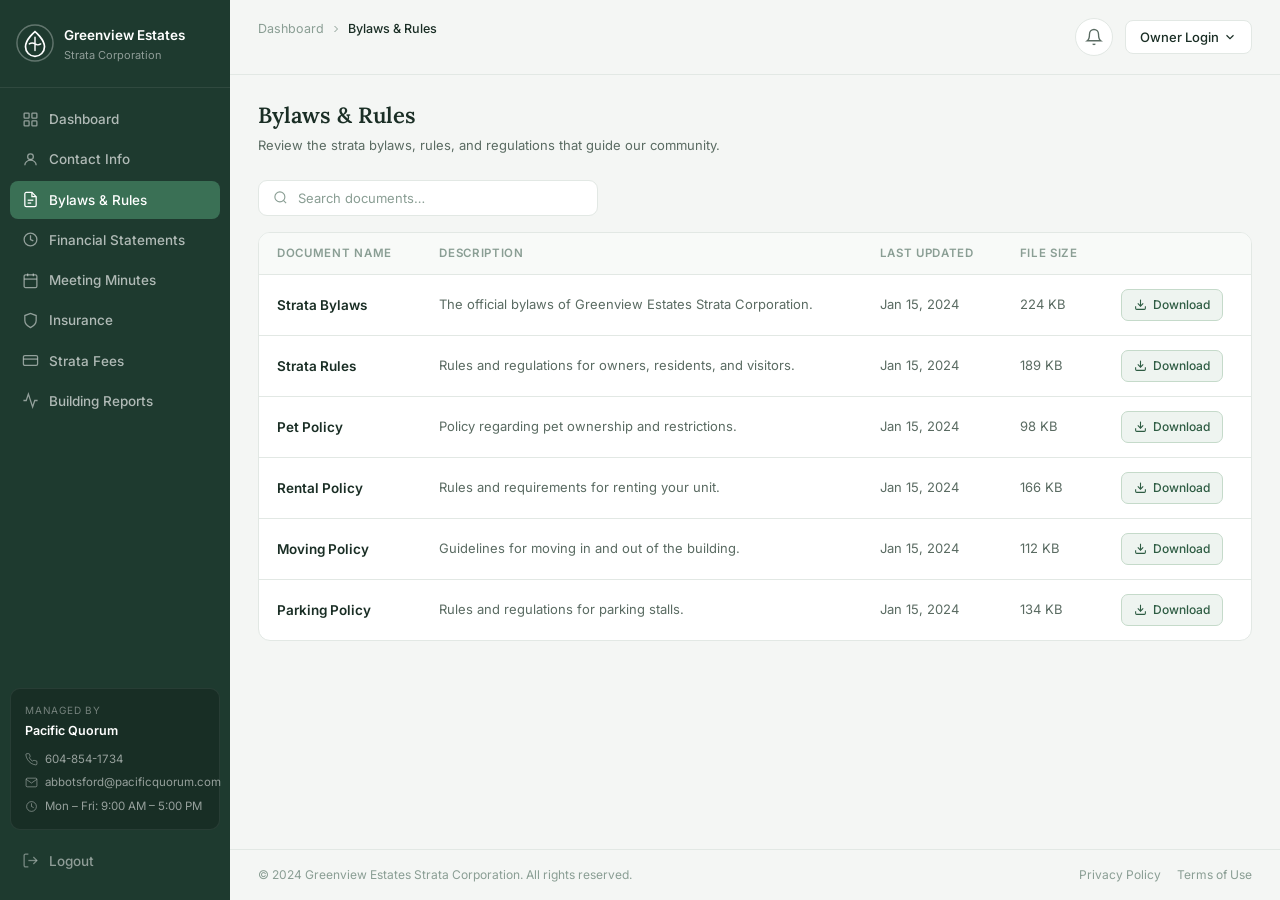
==== bylaws.html @ ecffd671 "Add files via upload" ====
<!DOCTYPE html>
<html lang="en">
<head>
  <meta charset="UTF-8" />
  <meta name="viewport" content="width=device-width, initial-scale=1.0" />
  <title>Bylaws & Rules – Greenview Estates</title>
  <link rel="stylesheet" href="style.css" />
  <link href="https://fonts.googleapis.com/css2?family=Inter:wght@400;500;600&family=Lora:wght@600&display=swap" rel="stylesheet" />
  <style>
    .page-header { padding: 24px 28px 0; }
    .breadcrumb { display: flex; align-items: center; gap: 6px; font-size: 12.5px; color: var(--text-muted); margin-bottom: 16px; }
    .breadcrumb a { color: var(--text-muted); transition: color 0.15s; }
    .breadcrumb a:hover { color: var(--text-primary); }
    .breadcrumb svg { width: 12px; height: 12px; stroke: var(--text-muted); }
    .breadcrumb span { color: var(--text-primary); font-weight: 500; }
    .page-title { font-family: var(--font-display); font-size: 22px; font-weight: 600; color: var(--text-primary); margin-bottom: 4px; }
    .page-desc { font-size: 13px; color: var(--text-secondary); }

    .content-area { padding: 24px 28px 28px; }

    .search-bar { display: flex; align-items: center; gap: 10px; background: var(--bg-card); border: 1px solid var(--border); border-radius: 9px; padding: 9px 14px; margin-bottom: 16px; max-width: 340px; }
    .search-bar svg { width: 15px; height: 15px; stroke: var(--text-muted); flex-shrink: 0; }
    .search-bar input { border: none; outline: none; background: transparent; font-size: 13px; color: var(--text-primary); width: 100%; font-family: var(--font-body); }
    .search-bar input::placeholder { color: var(--text-muted); }

    .doc-table { background: var(--bg-card); border: 1px solid var(--border); border-radius: 12px; overflow: hidden; width: 100%; }
    .doc-table table { width: 100%; border-collapse: collapse; }
    .doc-table thead tr { background: #f8faf8; border-bottom: 1px solid var(--border); }
    .doc-table th { padding: 12px 18px; text-align: left; font-size: 11.5px; font-weight: 600; color: var(--text-muted); text-transform: uppercase; letter-spacing: 0.06em; }
    .doc-table td { padding: 14px 18px; font-size: 13px; color: var(--text-secondary); border-bottom: 1px solid var(--border); vertical-align: middle; }
    .doc-table tbody tr:last-child td { border-bottom: none; }
    .doc-table tbody tr:hover { background: #f8faf8; }
    .doc-name { font-weight: 600; color: var(--text-primary); font-size: 13.5px; }
    .download-btn { display: inline-flex; align-items: center; gap: 6px; padding: 6px 12px; background: #eef4f0; border: 1px solid #c5daca; border-radius: 7px; font-size: 12px; font-weight: 500; color: var(--green-700); transition: background 0.15s; cursor: pointer; text-decoration: none; }
    .download-btn svg { width: 13px; height: 13px; stroke: var(--green-700); }
    .download-btn:hover { background: #d8ede0; }
  </style>
</head>
<body>
  <aside class="sidebar">
    <div class="sidebar-brand">
      <div class="brand-icon">
        <svg viewBox="0 0 40 40" fill="none"><circle cx="20" cy="20" r="19" stroke="rgba(255,255,255,0.3)" stroke-width="1.5"/><path d="M20 8 C20 8 10 16 10 24 C10 29.5 14.5 34 20 34 C25.5 34 30 29.5 30 24 C30 16 20 8 20 8Z" stroke="white" stroke-width="1.8" fill="none"/><path d="M20 14 L20 28 M14 21 C14 21 17 19 20 21 C23 23 26 21 26 21" stroke="white" stroke-width="1.5" stroke-linecap="round"/></svg>
      </div>
      <div class="brand-text"><span class="brand-name">Greenview Estates</span><span class="brand-sub">Strata Corporation</span></div>
    </div>
    <nav class="sidebar-nav">
      <a href="index.html" class="nav-item"><svg viewBox="0 0 24 24" fill="none" stroke="currentColor" stroke-width="1.8"><rect x="3" y="3" width="7" height="7" rx="1"/><rect x="14" y="3" width="7" height="7" rx="1"/><rect x="3" y="14" width="7" height="7" rx="1"/><rect x="14" y="14" width="7" height="7" rx="1"/></svg>Dashboard</a>
      <a href="contact.html" class="nav-item"><svg viewBox="0 0 24 24" fill="none" stroke="currentColor" stroke-width="1.8"><circle cx="12" cy="8" r="4"/><path d="M4 20c0-4 3.6-7 8-7s8 3 8 7"/></svg>Contact Info</a>
      <a href="bylaws.html" class="nav-item active"><svg viewBox="0 0 24 24" fill="none" stroke="currentColor" stroke-width="1.8"><path d="M14 2H6a2 2 0 0 0-2 2v16a2 2 0 0 0 2 2h12a2 2 0 0 0 2-2V8z"/><polyline points="14 2 14 8 20 8"/><line x1="8" y1="13" x2="16" y2="13"/><line x1="8" y1="17" x2="13" y2="17"/></svg>Bylaws &amp; Rules</a>
      <a href="financials.html" class="nav-item"><svg viewBox="0 0 24 24" fill="none" stroke="currentColor" stroke-width="1.8"><circle cx="12" cy="12" r="9"/><path d="M12 6v6l4 2"/></svg>Financial Statements</a>
      <a href="minutes.html" class="nav-item"><svg viewBox="0 0 24 24" fill="none" stroke="currentColor" stroke-width="1.8"><rect x="3" y="4" width="18" height="18" rx="2"/><line x1="16" y1="2" x2="16" y2="6"/><line x1="8" y1="2" x2="8" y2="6"/><line x1="3" y1="10" x2="21" y2="10"/></svg>Meeting Minutes</a>
      <a href="insurance.html" class="nav-item"><svg viewBox="0 0 24 24" fill="none" stroke="currentColor" stroke-width="1.8"><path d="M12 22s8-4 8-10V5l-8-3-8 3v7c0 6 8 10 8 10z"/></svg>Insurance</a>
      <a href="fees.html" class="nav-item"><svg viewBox="0 0 24 24" fill="none" stroke="currentColor" stroke-width="1.8"><rect x="2" y="5" width="20" height="14" rx="2"/><line x1="2" y1="10" x2="22" y2="10"/></svg>Strata Fees</a>
      <a href="reports.html" class="nav-item"><svg viewBox="0 0 24 24" fill="none" stroke="currentColor" stroke-width="1.8"><polyline points="22 12 18 12 15 21 9 3 6 12 2 12"/></svg>Building Reports</a>
    </nav>
    <div class="sidebar-manager">
      <p class="manager-label">Managed By</p>
      <p class="manager-name">Pacific Quorum</p>
      <div class="manager-contact">
        <span><svg viewBox="0 0 24 24" fill="none" stroke="currentColor" stroke-width="1.8"><path d="M22 16.92v3a2 2 0 0 1-2.18 2 19.79 19.79 0 0 1-8.63-3.07A19.5 19.5 0 0 1 4.69 12 19.79 19.79 0 0 1 1.61 3.38 2 2 0 0 1 3.6 1.21h3a2 2 0 0 1 2 1.72c.127.96.361 1.903.7 2.81a2 2 0 0 1-.45 2.11L7.91 8.82a16 16 0 0 0 6.29 6.29l.98-.98a2 2 0 0 1 2.11-.45c.907.339 1.85.573 2.81.7A2 2 0 0 1 22 16.92z"/></svg>604-854-1734</span>
        <span><svg viewBox="0 0 24 24" fill="none" stroke="currentColor" stroke-width="1.8"><path d="M4 4h16c1.1 0 2 .9 2 2v12c0 1.1-.9 2-2 2H4c-1.1 0-2-.9-2-2V6c0-1.1.9-2 2-2z"/><polyline points="22,6 12,13 2,6"/></svg>abbotsford@pacificquorum.com</span>
        <span><svg viewBox="0 0 24 24" fill="none" stroke="currentColor" stroke-width="1.8"><circle cx="12" cy="12" r="9"/><polyline points="12 6 12 12 16 14"/></svg>Mon – Fri: 9:00 AM – 5:00 PM</span>
      </div>
    </div>
    <a href="#" class="nav-item logout"><svg viewBox="0 0 24 24" fill="none" stroke="currentColor" stroke-width="1.8"><path d="M9 21H5a2 2 0 0 1-2-2V5a2 2 0 0 1 2-2h4"/><polyline points="16 17 21 12 16 7"/><line x1="21" y1="12" x2="9" y2="12"/></svg>Logout</a>
  </aside>

  <main class="main">
    <header class="topbar">
      <div class="topbar-welcome">
        <div class="breadcrumb">
          <a href="index.html">Dashboard</a>
          <svg viewBox="0 0 24 24" fill="none" stroke="currentColor" stroke-width="2"><polyline points="9 18 15 12 9 6"/></svg>
          <span>Bylaws &amp; Rules</span>
        </div>
      </div>
      <div class="topbar-actions">
        <button class="icon-btn"><svg viewBox="0 0 24 24" fill="none" stroke="currentColor" stroke-width="1.8"><path d="M18 8A6 6 0 0 0 6 8c0 7-3 9-3 9h18s-3-2-3-9"/><path d="M13.73 21a2 2 0 0 1-3.46 0"/></svg></button>
        <button class="owner-login-btn">Owner Login <svg viewBox="0 0 24 24" fill="none" stroke="currentColor" stroke-width="2"><polyline points="6 9 12 15 18 9"/></svg></button>
      </div>
    </header>

    <div class="page-header">
      <h1 class="page-title">Bylaws &amp; Rules</h1>
      <p class="page-desc">Review the strata bylaws, rules, and regulations that guide our community.</p>
    </div>

    <div class="content-area">
      <div class="search-bar">
        <svg viewBox="0 0 24 24" fill="none" stroke="currentColor" stroke-width="1.8"><circle cx="11" cy="11" r="8"/><line x1="21" y1="21" x2="16.65" y2="16.65"/></svg>
        <input type="text" placeholder="Search documents…" />
      </div>

      <div class="doc-table">
        <table>
          <thead>
            <tr>
              <th>Document Name</th>
              <th>Description</th>
              <th>Last Updated</th>
              <th>File Size</th>
              <th></th>
            </tr>
          </thead>
          <tbody>
            <tr><td><span class="doc-name">Strata Bylaws</span></td><td>The official bylaws of Greenview Estates Strata Corporation.</td><td>Jan 15, 2024</td><td>224 KB</td><td><a href="#" class="download-btn"><svg viewBox="0 0 24 24" fill="none" stroke="currentColor" stroke-width="2"><path d="M21 15v4a2 2 0 0 1-2 2H5a2 2 0 0 1-2-2v-4"/><polyline points="7 10 12 15 17 10"/><line x1="12" y1="15" x2="12" y2="3"/></svg>Download</a></td></tr>
            <tr><td><span class="doc-name">Strata Rules</span></td><td>Rules and regulations for owners, residents, and visitors.</td><td>Jan 15, 2024</td><td>189 KB</td><td><a href="#" class="download-btn"><svg viewBox="0 0 24 24" fill="none" stroke="currentColor" stroke-width="2"><path d="M21 15v4a2 2 0 0 1-2 2H5a2 2 0 0 1-2-2v-4"/><polyline points="7 10 12 15 17 10"/><line x1="12" y1="15" x2="12" y2="3"/></svg>Download</a></td></tr>
            <tr><td><span class="doc-name">Pet Policy</span></td><td>Policy regarding pet ownership and restrictions.</td><td>Jan 15, 2024</td><td>98 KB</td><td><a href="#" class="download-btn"><svg viewBox="0 0 24 24" fill="none" stroke="currentColor" stroke-width="2"><path d="M21 15v4a2 2 0 0 1-2 2H5a2 2 0 0 1-2-2v-4"/><polyline points="7 10 12 15 17 10"/><line x1="12" y1="15" x2="12" y2="3"/></svg>Download</a></td></tr>
            <tr><td><span class="doc-name">Rental Policy</span></td><td>Rules and requirements for renting your unit.</td><td>Jan 15, 2024</td><td>166 KB</td><td><a href="#" class="download-btn"><svg viewBox="0 0 24 24" fill="none" stroke="currentColor" stroke-width="2"><path d="M21 15v4a2 2 0 0 1-2 2H5a2 2 0 0 1-2-2v-4"/><polyline points="7 10 12 15 17 10"/><line x1="12" y1="15" x2="12" y2="3"/></svg>Download</a></td></tr>
            <tr><td><span class="doc-name">Moving Policy</span></td><td>Guidelines for moving in and out of the building.</td><td>Jan 15, 2024</td><td>112 KB</td><td><a href="#" class="download-btn"><svg viewBox="0 0 24 24" fill="none" stroke="currentColor" stroke-width="2"><path d="M21 15v4a2 2 0 0 1-2 2H5a2 2 0 0 1-2-2v-4"/><polyline points="7 10 12 15 17 10"/><line x1="12" y1="15" x2="12" y2="3"/></svg>Download</a></td></tr>
            <tr><td><span class="doc-name">Parking Policy</span></td><td>Rules and regulations for parking stalls.</td><td>Jan 15, 2024</td><td>134 KB</td><td><a href="#" class="download-btn"><svg viewBox="0 0 24 24" fill="none" stroke="currentColor" stroke-width="2"><path d="M21 15v4a2 2 0 0 1-2 2H5a2 2 0 0 1-2-2v-4"/><polyline points="7 10 12 15 17 10"/><line x1="12" y1="15" x2="12" y2="3"/></svg>Download</a></td></tr>
          </tbody>
        </table>
      </div>
    </div>

    <footer class="footer">
      <p>© 2024 Greenview Estates Strata Corporation. All rights reserved.</p>
      <div class="footer-links"><a href="#">Privacy Policy</a><a href="#">Terms of Use</a></div>
    </footer>
  </main>
</body>
</html>
---- style.css ----
/* ── RESET & BASE ───────────────────────────── */
*, *::before, *::after { box-sizing: border-box; margin: 0; padding: 0; }

:root {
  --green-900: #1e3a2f;
  --green-800: #254736;
  --green-700: #2e5c43;
  --green-active: #3a7055;
  --green-accent: #4a8c6a;
  --text-primary: #1a2e25;
  --text-secondary: #5a6b62;
  --text-muted: #8a9e94;
  --bg-page: #f4f6f4;
  --bg-card: #ffffff;
  --border: #e2e8e4;
  --white: #ffffff;
  --sidebar-width: 230px;
  --font-body: 'Inter', sans-serif;
  --font-display: 'Lora', serif;
}

html, body {
  height: 100%;
  font-family: var(--font-body);
  background: var(--bg-page);
  color: var(--text-primary);
  font-size: 14px;
  line-height: 1.5;
}

a { text-decoration: none; color: inherit; }
button { cursor: pointer; font-family: inherit; }

/* ── LAYOUT ─────────────────────────────────── */
body { display: flex; min-height: 100vh; }

/* ── SIDEBAR ─────────────────────────────────── */
.sidebar {
  width: var(--sidebar-width);
  min-height: 100vh;
  background: var(--green-900);
  display: flex;
  flex-direction: column;
  position: fixed;
  top: 0; left: 0; bottom: 0;
  overflow-y: auto;
  z-index: 100;
}

.sidebar-brand {
  display: flex;
  align-items: center;
  gap: 10px;
  padding: 24px 16px 20px;
  border-bottom: 1px solid rgba(255,255,255,0.08);
}

.brand-icon svg {
  width: 38px;
  height: 38px;
  flex-shrink: 0;
}

.brand-text {
  display: flex;
  flex-direction: column;
}

.brand-name {
  color: var(--white);
  font-size: 13.5px;
  font-weight: 600;
  line-height: 1.3;
}

.brand-sub {
  color: rgba(255,255,255,0.5);
  font-size: 11px;
  margin-top: 2px;
}

/* ── NAV ─────────────────────────────────────── */
.sidebar-nav {
  padding: 12px 10px;
  flex: 1;
}

.nav-item {
  display: flex;
  align-items: center;
  gap: 10px;
  padding: 9px 12px;
  border-radius: 8px;
  color: rgba(255,255,255,0.65);
  font-size: 13.5px;
  font-weight: 500;
  transition: background 0.15s, color 0.15s;
  margin-bottom: 2px;
}

.nav-item svg {
  width: 17px;
  height: 17px;
  flex-shrink: 0;
  opacity: 0.8;
}

.nav-item:hover {
  background: rgba(255,255,255,0.07);
  color: var(--white);
}

.nav-item.active {
  background: var(--green-active);
  color: var(--white);
}

.nav-item.active svg { opacity: 1; }

/* ── SIDEBAR MANAGER ─────────────────────────── */
.sidebar-manager {
  margin: 12px 10px;
  padding: 14px;
  background: rgba(0,0,0,0.2);
  border-radius: 10px;
  border: 1px solid rgba(255,255,255,0.07);
}

.manager-label {
  font-size: 10px;
  text-transform: uppercase;
  letter-spacing: 0.08em;
  color: rgba(255,255,255,0.4);
  margin-bottom: 4px;
}

.manager-name {
  color: var(--white);
  font-weight: 600;
  font-size: 12.5px;
  margin-bottom: 10px;
}

.manager-contact {
  display: flex;
  flex-direction: column;
  gap: 6px;
}

.manager-contact span {
  display: flex;
  align-items: center;
  gap: 7px;
  color: rgba(255,255,255,0.55);
  font-size: 11.5px;
}

.manager-contact svg {
  width: 13px;
  height: 13px;
  flex-shrink: 0;
  opacity: 0.7;
}

/* Logout */
.logout {
  margin: 0 10px 20px;
  color: rgba(255,255,255,0.5) !important;
}

.logout:hover {
  background: rgba(255,255,255,0.06) !important;
  color: rgba(255,255,255,0.75) !important;
}

/* ── MAIN ────────────────────────────────────── */
.main {
  margin-left: var(--sidebar-width);
  flex: 1;
  display: flex;
  flex-direction: column;
  min-height: 100vh;
}

/* ── TOP BAR ─────────────────────────────────── */
.topbar {
  display: flex;
  align-items: center;
  justify-content: space-between;
  padding: 18px 28px;
  background: var(--bg-page);
  border-bottom: 1px solid var(--border);
}

.topbar-greeting {
  font-size: 13px;
  color: var(--text-secondary);
}

.topbar-title {
  font-size: 20px;
  font-weight: 700;
  color: var(--text-primary);
  font-family: var(--font-display);
}

.topbar-actions {
  display: flex;
  align-items: center;
  gap: 12px;
}

.icon-btn {
  width: 38px;
  height: 38px;
  border-radius: 50%;
  background: var(--white);
  border: 1px solid var(--border);
  display: flex;
  align-items: center;
  justify-content: center;
  transition: background 0.15s;
}

.icon-btn svg {
  width: 18px;
  height: 18px;
  stroke: var(--text-secondary);
}

.icon-btn:hover { background: var(--border); }

.owner-login-btn {
  display: flex;
  align-items: center;
  gap: 4px;
  padding: 8px 14px;
  border-radius: 8px;
  background: var(--white);
  border: 1px solid var(--border);
  font-size: 13px;
  font-weight: 500;
  color: var(--text-primary);
  transition: background 0.15s;
}

.owner-login-btn svg {
  width: 14px;
  height: 14px;
}

.owner-login-btn:hover { background: var(--border); }

/* ── HERO ────────────────────────────────────── */
.hero {
  margin: 24px 28px 0;
  height: 240px;
  border-radius: 14px;
  overflow: hidden;
  position: relative;
  /* Gradient placeholder — swap in your own image below */
  background:
  /*  linear-gradient(135deg, #1e3a2f 0%, #3a7055 60%, #5a9e7a 100%);
  /* To use a real photo: */
  background-image: url('Hero.jpg');
  background-size: cover; background-position: center;
}

.hero::before {
  content: '';
  position: absolute;
  inset: 0;
  background: linear-gradient(
    to right,
    rgba(20, 40, 28, 0.82) 0%,
    rgba(20, 40, 28, 0.45) 55%,
    rgba(20, 40, 28, 0.10) 100%
  );
}

.hero-overlay {
  position: absolute;
  bottom: 36px;
  left: 36px;
  max-width: 420px;
}

.hero-eyebrow {
  color: rgba(255,255,255,0.75);
  font-size: 14px;
  font-weight: 400;
  margin-bottom: 4px;
}

.hero-title {
  font-family: var(--font-display);
  font-size: 32px;
  font-weight: 600;
  color: var(--white);
  line-height: 1.2;
  margin-bottom: 10px;
}

.hero-sub {
  color: rgba(255,255,255,0.75);
  font-size: 13.5px;
  line-height: 1.6;
}

/* ── CARDS GRID ──────────────────────────────── */
.cards-grid {
  display: grid;
  grid-template-columns: repeat(4, 1fr);
  gap: 16px;
  padding: 24px 28px;
}

.card {
  background: var(--bg-card);
  border: 1px solid var(--border);
  border-radius: 12px;
  padding: 20px;
  display: flex;
  flex-direction: column;
  gap: 14px;
  transition: box-shadow 0.2s, transform 0.2s;
}

.card:hover {
  box-shadow: 0 4px 16px rgba(30,58,47,0.10);
  transform: translateY(-2px);
}

.card-icon {
  width: 42px;
  height: 42px;
  background: #eef4f0;
  border-radius: 10px;
  display: flex;
  align-items: center;
  justify-content: center;
}

.card-icon svg {
  width: 20px;
  height: 20px;
  stroke: var(--green-700);
}

.card-title {
  font-size: 14px;
  font-weight: 600;
  color: var(--text-primary);
  margin-bottom: 5px;
}

.card-desc {
  font-size: 12.5px;
  color: var(--text-secondary);
  line-height: 1.55;
}

.card-link {
  display: inline-flex;
  align-items: center;
  gap: 5px;
  font-size: 12.5px;
  font-weight: 500;
  color: var(--green-700);
  margin-top: auto;
  padding: 6px 12px;
  border: 1px solid var(--border);
  border-radius: 7px;
  width: fit-content;
  transition: background 0.15s, border-color 0.15s;
}

.card-link svg {
  width: 13px;
  height: 13px;
}

.card:hover .card-link {
  background: #eef4f0;
  border-color: #c5daca;
}

/* ── PANELS ──────────────────────────────────── */
.panels {
  display: grid;
  grid-template-columns: 1fr 1fr;
  gap: 16px;
  padding: 0 28px 28px;
}

.panel {
  background: var(--bg-card);
  border: 1px solid var(--border);
  border-radius: 12px;
  padding: 22px;
}

.panel-header {
  display: flex;
  align-items: center;
  gap: 9px;
  margin-bottom: 18px;
}

.panel-header svg {
  width: 18px;
  height: 18px;
  stroke: var(--green-700);
}

.panel-header h2 {
  font-size: 15px;
  font-weight: 600;
  color: var(--text-primary);
}

/* Announcements */
.announcement-list {
  list-style: none;
  display: flex;
  flex-direction: column;
  gap: 0;
}

.announcement-item {
  display: flex;
  align-items: flex-start;
  justify-content: space-between;
  gap: 12px;
  padding: 14px 0;
  border-bottom: 1px solid var(--border);
}

.announcement-item:last-child { border-bottom: none; }

.announcement-left {
  display: flex;
  align-items: flex-start;
  gap: 10px;
}

.announcement-left svg {
  width: 16px;
  height: 16px;
  stroke: var(--text-muted);
  flex-shrink: 0;
  margin-top: 2px;
}

.announcement-title {
  font-weight: 600;
  font-size: 13px;
  color: var(--text-primary);
  margin-bottom: 3px;
}

.announcement-desc {
  font-size: 12px;
  color: var(--text-secondary);
}

.announcement-date {
  font-size: 11.5px;
  color: var(--text-muted);
  white-space: nowrap;
  flex-shrink: 0;
}

/* Meeting panel */
.meeting-card {
  display: flex;
  align-items: flex-start;
  gap: 16px;
  background: #f5f9f6;
  border-radius: 10px;
  padding: 18px;
}

.meeting-date-block {
  display: flex;
  flex-direction: column;
  align-items: center;
  justify-content: center;
  width: 60px;
  height: 68px;
  background: var(--white);
  border: 1px solid var(--border);
  border-radius: 10px;
  flex-shrink: 0;
}

.meeting-month {
  font-size: 11px;
  font-weight: 600;
  color: var(--text-secondary);
  letter-spacing: 0.06em;
}

.meeting-day {
  font-size: 28px;
  font-weight: 700;
  color: var(--text-primary);
  line-height: 1.1;
  font-family: var(--font-display);
}

.meeting-name {
  font-size: 14px;
  font-weight: 600;
  color: var(--text-primary);
  margin-bottom: 6px;
}

.meeting-info {
  font-size: 12.5px;
  color: var(--text-secondary);
  margin-bottom: 2px;
}

.agenda-btn {
  display: inline-block;
  margin-top: 12px;
  padding: 7px 14px;
  background: var(--white);
  border: 1px solid var(--border);
  border-radius: 7px;
  font-size: 12.5px;
  font-weight: 500;
  color: var(--text-primary);
  transition: background 0.15s, border-color 0.15s;
}

.agenda-btn:hover {
  background: #eef4f0;
  border-color: #c5daca;
}

/* ── FOOTER ──────────────────────────────────── */
.footer {
  margin-top: auto;
  padding: 16px 28px;
  border-top: 1px solid var(--border);
  display: flex;
  justify-content: space-between;
  align-items: center;
  font-size: 12px;
  color: var(--text-muted);
}

.footer-links {
  display: flex;
  gap: 16px;
}

.footer-links a {
  color: var(--text-muted);
  transition: color 0.15s;
}

.footer-links a:hover { color: var(--text-primary); }

/* ── RESPONSIVE ──────────────────────────────── */
@media (max-width: 1100px) {
  .cards-grid { grid-template-columns: repeat(2, 1fr); }
}

@media (max-width: 768px) {
  :root { --sidebar-width: 0px; }
  .sidebar { display: none; }
  .main { margin-left: 0; }
  .cards-grid { grid-template-columns: 1fr; padding: 16px; }
  .panels { grid-template-columns: 1fr; padding: 0 16px 16px; }
  .hero { margin: 16px 16px 0; height: 180px; }
  .topbar { padding: 14px 16px; }
}
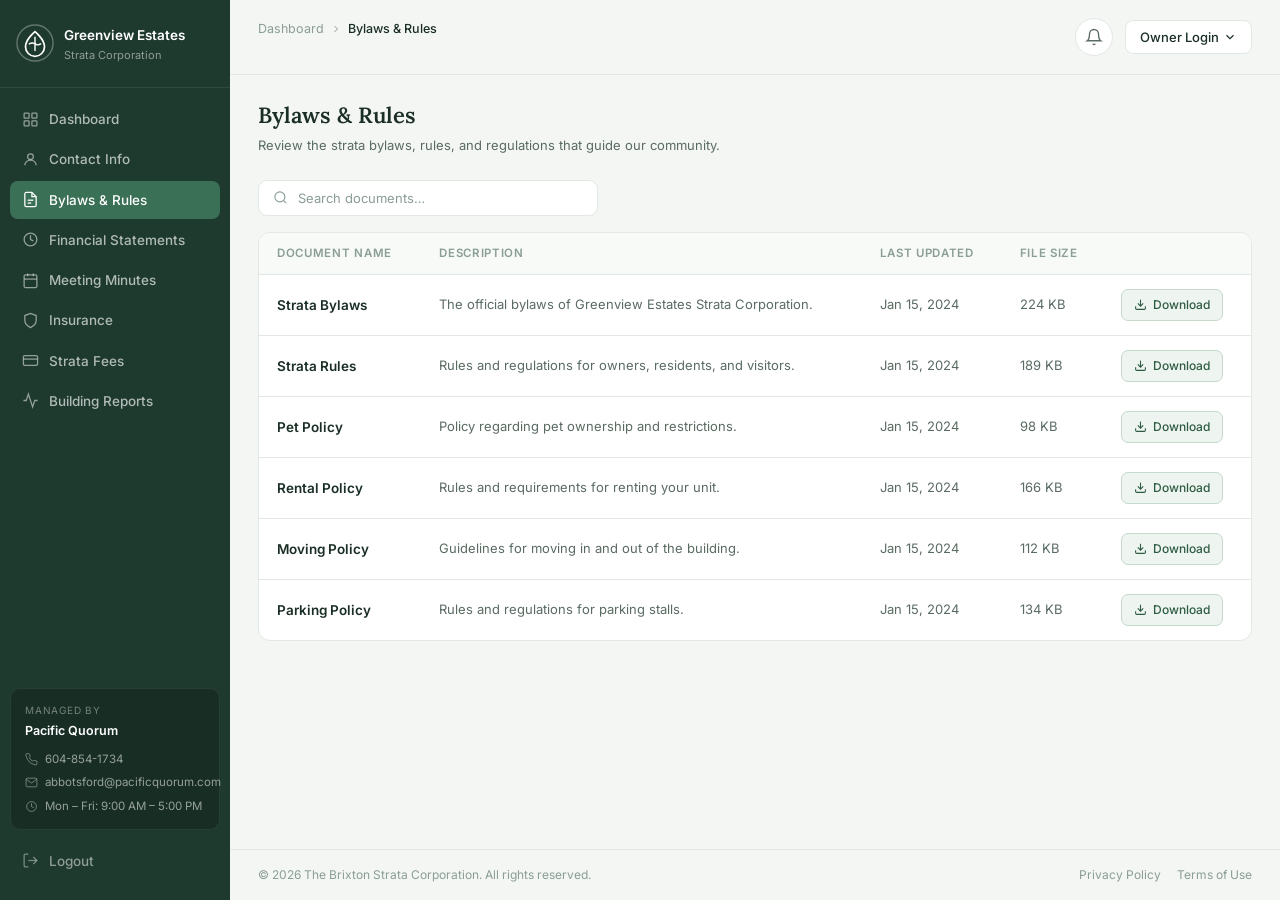
==== commit 46e85b65: "Update footer copyright year and replace fees link" ====
--- a/bylaws.html
+++ b/bylaws.html
@@ -51,7 +51,7 @@
       <a href="financials.html" class="nav-item"><svg viewBox="0 0 24 24" fill="none" stroke="currentColor" stroke-width="1.8"><circle cx="12" cy="12" r="9"/><path d="M12 6v6l4 2"/></svg>Financial Statements</a>
       <a href="minutes.html" class="nav-item"><svg viewBox="0 0 24 24" fill="none" stroke="currentColor" stroke-width="1.8"><rect x="3" y="4" width="18" height="18" rx="2"/><line x1="16" y1="2" x2="16" y2="6"/><line x1="8" y1="2" x2="8" y2="6"/><line x1="3" y1="10" x2="21" y2="10"/></svg>Meeting Minutes</a>
       <a href="insurance.html" class="nav-item"><svg viewBox="0 0 24 24" fill="none" stroke="currentColor" stroke-width="1.8"><path d="M12 22s8-4 8-10V5l-8-3-8 3v7c0 6 8 10 8 10z"/></svg>Insurance</a>
-      <a href="fees.html" class="nav-item"><svg viewBox="0 0 24 24" fill="none" stroke="currentColor" stroke-width="1.8"><rect x="2" y="5" width="20" height="14" rx="2"/><line x1="2" y1="10" x2="22" y2="10"/></svg>Strata Fees</a>
+      <a href="strata.html" class="nav-item"><svg viewBox="0 0 24 24" fill="none" stroke="currentColor" stroke-width="1.8"><rect x="2" y="5" width="20" height="14" rx="2"/><line x1="2" y1="10" x2="22" y2="10"/></svg>Strata Fees</a>
       <a href="reports.html" class="nav-item"><svg viewBox="0 0 24 24" fill="none" stroke="currentColor" stroke-width="1.8"><polyline points="22 12 18 12 15 21 9 3 6 12 2 12"/></svg>Building Reports</a>
     </nav>
     <div class="sidebar-manager">
@@ -116,7 +116,7 @@
     </div>
 
     <footer class="footer">
-      <p>© 2024 Greenview Estates Strata Corporation. All rights reserved.</p>
+      <p>© 2026 The Brixton Strata Corporation. All rights reserved.</p>
       <div class="footer-links"><a href="#">Privacy Policy</a><a href="#">Terms of Use</a></div>
     </footer>
   </main>
--- a/style.css
+++ b/style.css
@@ -262,8 +262,9 @@
   background:
   /*  linear-gradient(135deg, #1e3a2f 0%, #3a7055 60%, #5a9e7a 100%);
   /* To use a real photo: */
-  background-image: url('Hero.jpg');
-  background-size: cover; background-position: center;
+background-image: url('Hero.jpg');
+background-size: cover;
+background-position: center;
 }
 
 .hero::before {
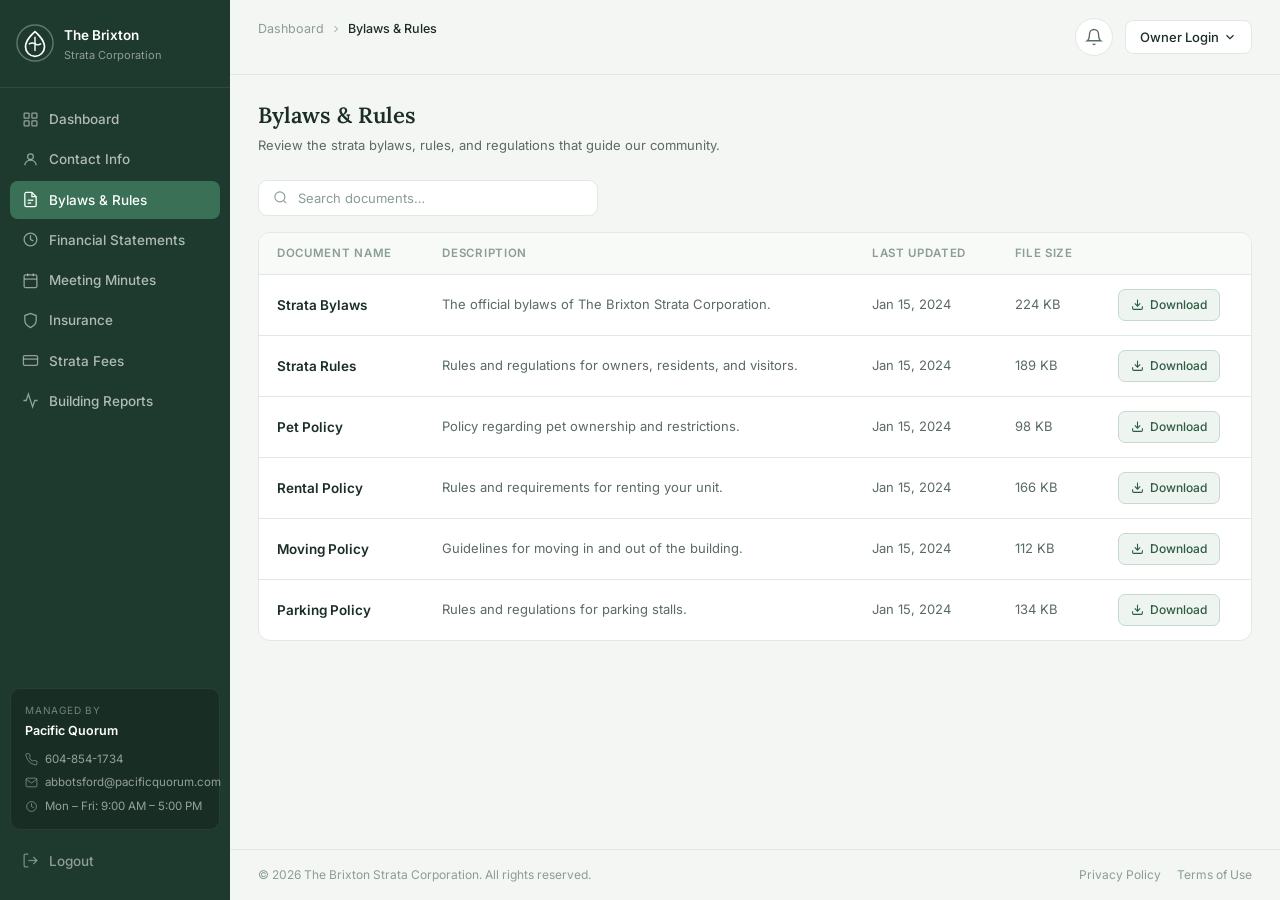
==== commit ea8aaeaf: "Update title and branding for The Brixton" ====
--- a/bylaws.html
+++ b/bylaws.html
@@ -3,7 +3,7 @@
 <head>
   <meta charset="UTF-8" />
   <meta name="viewport" content="width=device-width, initial-scale=1.0" />
-  <title>Bylaws & Rules – Greenview Estates</title>
+  <title>Bylaws & Rules – The Brixton</title>
   <link rel="stylesheet" href="style.css" />
   <link href="https://fonts.googleapis.com/css2?family=Inter:wght@400;500;600&family=Lora:wght@600&display=swap" rel="stylesheet" />
   <style>
@@ -42,7 +42,7 @@
       <div class="brand-icon">
         <svg viewBox="0 0 40 40" fill="none"><circle cx="20" cy="20" r="19" stroke="rgba(255,255,255,0.3)" stroke-width="1.5"/><path d="M20 8 C20 8 10 16 10 24 C10 29.5 14.5 34 20 34 C25.5 34 30 29.5 30 24 C30 16 20 8 20 8Z" stroke="white" stroke-width="1.8" fill="none"/><path d="M20 14 L20 28 M14 21 C14 21 17 19 20 21 C23 23 26 21 26 21" stroke="white" stroke-width="1.5" stroke-linecap="round"/></svg>
       </div>
-      <div class="brand-text"><span class="brand-name">Greenview Estates</span><span class="brand-sub">Strata Corporation</span></div>
+      <div class="brand-text"><span class="brand-name">The Brixton</span><span class="brand-sub">Strata Corporation</span></div>
     </div>
     <nav class="sidebar-nav">
       <a href="index.html" class="nav-item"><svg viewBox="0 0 24 24" fill="none" stroke="currentColor" stroke-width="1.8"><rect x="3" y="3" width="7" height="7" rx="1"/><rect x="14" y="3" width="7" height="7" rx="1"/><rect x="3" y="14" width="7" height="7" rx="1"/><rect x="14" y="14" width="7" height="7" rx="1"/></svg>Dashboard</a>
@@ -104,7 +104,7 @@
             </tr>
           </thead>
           <tbody>
-            <tr><td><span class="doc-name">Strata Bylaws</span></td><td>The official bylaws of Greenview Estates Strata Corporation.</td><td>Jan 15, 2024</td><td>224 KB</td><td><a href="#" class="download-btn"><svg viewBox="0 0 24 24" fill="none" stroke="currentColor" stroke-width="2"><path d="M21 15v4a2 2 0 0 1-2 2H5a2 2 0 0 1-2-2v-4"/><polyline points="7 10 12 15 17 10"/><line x1="12" y1="15" x2="12" y2="3"/></svg>Download</a></td></tr>
+            <tr><td><span class="doc-name">Strata Bylaws</span></td><td>The official bylaws of The Brixton Strata Corporation.</td><td>Jan 15, 2024</td><td>224 KB</td><td><a href="#" class="download-btn"><svg viewBox="0 0 24 24" fill="none" stroke="currentColor" stroke-width="2"><path d="M21 15v4a2 2 0 0 1-2 2H5a2 2 0 0 1-2-2v-4"/><polyline points="7 10 12 15 17 10"/><line x1="12" y1="15" x2="12" y2="3"/></svg>Download</a></td></tr>
             <tr><td><span class="doc-name">Strata Rules</span></td><td>Rules and regulations for owners, residents, and visitors.</td><td>Jan 15, 2024</td><td>189 KB</td><td><a href="#" class="download-btn"><svg viewBox="0 0 24 24" fill="none" stroke="currentColor" stroke-width="2"><path d="M21 15v4a2 2 0 0 1-2 2H5a2 2 0 0 1-2-2v-4"/><polyline points="7 10 12 15 17 10"/><line x1="12" y1="15" x2="12" y2="3"/></svg>Download</a></td></tr>
             <tr><td><span class="doc-name">Pet Policy</span></td><td>Policy regarding pet ownership and restrictions.</td><td>Jan 15, 2024</td><td>98 KB</td><td><a href="#" class="download-btn"><svg viewBox="0 0 24 24" fill="none" stroke="currentColor" stroke-width="2"><path d="M21 15v4a2 2 0 0 1-2 2H5a2 2 0 0 1-2-2v-4"/><polyline points="7 10 12 15 17 10"/><line x1="12" y1="15" x2="12" y2="3"/></svg>Download</a></td></tr>
             <tr><td><span class="doc-name">Rental Policy</span></td><td>Rules and requirements for renting your unit.</td><td>Jan 15, 2024</td><td>166 KB</td><td><a href="#" class="download-btn"><svg viewBox="0 0 24 24" fill="none" stroke="currentColor" stroke-width="2"><path d="M21 15v4a2 2 0 0 1-2 2H5a2 2 0 0 1-2-2v-4"/><polyline points="7 10 12 15 17 10"/><line x1="12" y1="15" x2="12" y2="3"/></svg>Download</a></td></tr>
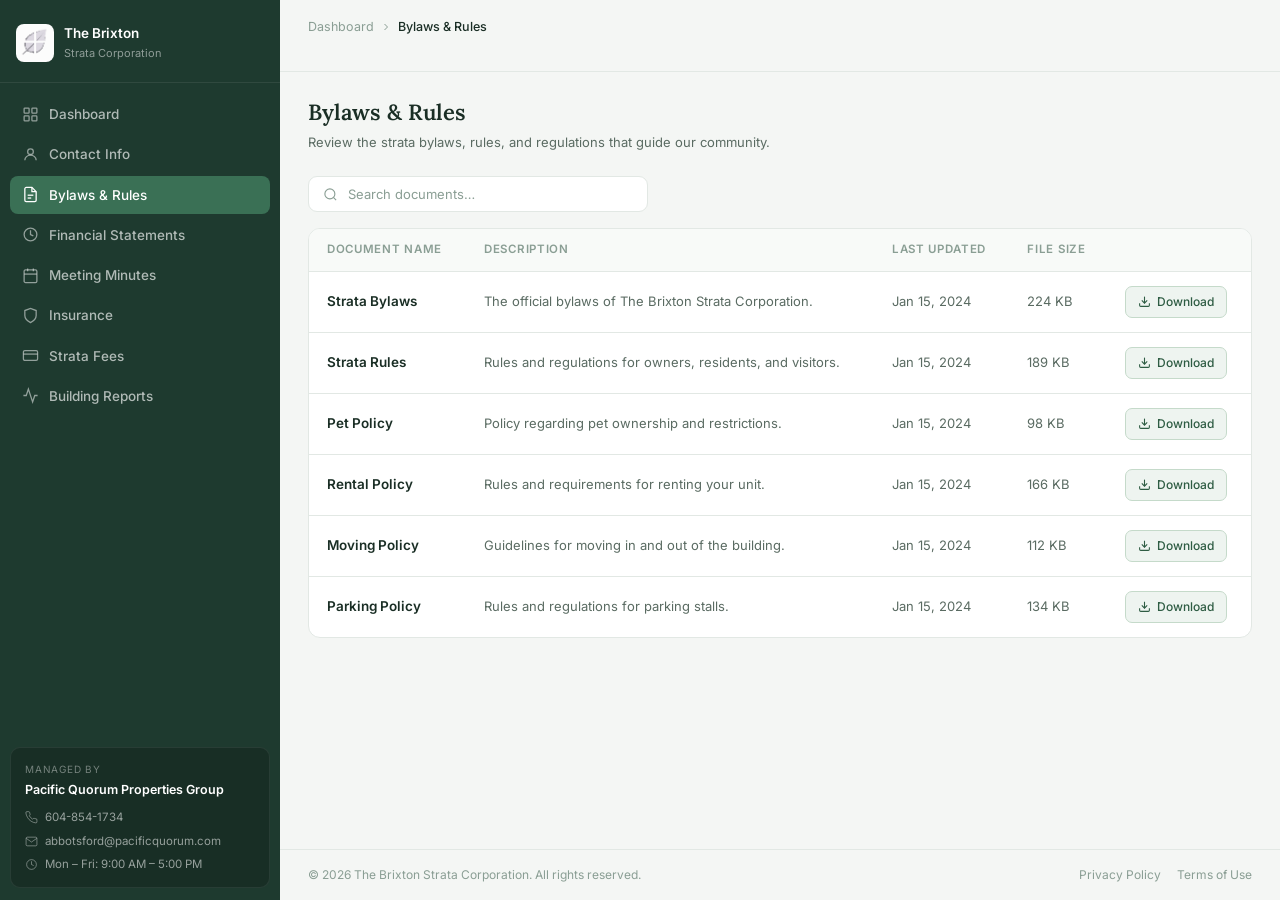
==== commit e06cad31: "Added logo, created folders in repo." ====
--- a/bylaws.html
+++ b/bylaws.html
@@ -39,9 +39,7 @@
 <body>
   <aside class="sidebar">
     <div class="sidebar-brand">
-      <div class="brand-icon">
-        <svg viewBox="0 0 40 40" fill="none"><circle cx="20" cy="20" r="19" stroke="rgba(255,255,255,0.3)" stroke-width="1.5"/><path d="M20 8 C20 8 10 16 10 24 C10 29.5 14.5 34 20 34 C25.5 34 30 29.5 30 24 C30 16 20 8 20 8Z" stroke="white" stroke-width="1.8" fill="none"/><path d="M20 14 L20 28 M14 21 C14 21 17 19 20 21 C23 23 26 21 26 21" stroke="white" stroke-width="1.5" stroke-linecap="round"/></svg>
-      </div>
+      <div class="brand-icon"><img src="Logo.png" alt="The Brixton logo" /></div>
       <div class="brand-text"><span class="brand-name">The Brixton</span><span class="brand-sub">Strata Corporation</span></div>
     </div>
     <nav class="sidebar-nav">
@@ -56,14 +54,13 @@
     </nav>
     <div class="sidebar-manager">
       <p class="manager-label">Managed By</p>
-      <p class="manager-name">Pacific Quorum</p>
+      <p class="manager-name">Pacific Quorum Properties Group</p>
       <div class="manager-contact">
         <span><svg viewBox="0 0 24 24" fill="none" stroke="currentColor" stroke-width="1.8"><path d="M22 16.92v3a2 2 0 0 1-2.18 2 19.79 19.79 0 0 1-8.63-3.07A19.5 19.5 0 0 1 4.69 12 19.79 19.79 0 0 1 1.61 3.38 2 2 0 0 1 3.6 1.21h3a2 2 0 0 1 2 1.72c.127.96.361 1.903.7 2.81a2 2 0 0 1-.45 2.11L7.91 8.82a16 16 0 0 0 6.29 6.29l.98-.98a2 2 0 0 1 2.11-.45c.907.339 1.85.573 2.81.7A2 2 0 0 1 22 16.92z"/></svg>604-854-1734</span>
         <span><svg viewBox="0 0 24 24" fill="none" stroke="currentColor" stroke-width="1.8"><path d="M4 4h16c1.1 0 2 .9 2 2v12c0 1.1-.9 2-2 2H4c-1.1 0-2-.9-2-2V6c0-1.1.9-2 2-2z"/><polyline points="22,6 12,13 2,6"/></svg>abbotsford@pacificquorum.com</span>
         <span><svg viewBox="0 0 24 24" fill="none" stroke="currentColor" stroke-width="1.8"><circle cx="12" cy="12" r="9"/><polyline points="12 6 12 12 16 14"/></svg>Mon – Fri: 9:00 AM – 5:00 PM</span>
       </div>
     </div>
-    <a href="#" class="nav-item logout"><svg viewBox="0 0 24 24" fill="none" stroke="currentColor" stroke-width="1.8"><path d="M9 21H5a2 2 0 0 1-2-2V5a2 2 0 0 1 2-2h4"/><polyline points="16 17 21 12 16 7"/><line x1="21" y1="12" x2="9" y2="12"/></svg>Logout</a>
   </aside>
 
   <main class="main">
@@ -74,10 +71,6 @@
           <svg viewBox="0 0 24 24" fill="none" stroke="currentColor" stroke-width="2"><polyline points="9 18 15 12 9 6"/></svg>
           <span>Bylaws &amp; Rules</span>
         </div>
-      </div>
-      <div class="topbar-actions">
-        <button class="icon-btn"><svg viewBox="0 0 24 24" fill="none" stroke="currentColor" stroke-width="1.8"><path d="M18 8A6 6 0 0 0 6 8c0 7-3 9-3 9h18s-3-2-3-9"/><path d="M13.73 21a2 2 0 0 1-3.46 0"/></svg></button>
-        <button class="owner-login-btn">Owner Login <svg viewBox="0 0 24 24" fill="none" stroke="currentColor" stroke-width="2"><polyline points="6 9 12 15 18 9"/></svg></button>
       </div>
     </header>
 
@@ -104,12 +97,12 @@
             </tr>
           </thead>
           <tbody>
-            <tr><td><span class="doc-name">Strata Bylaws</span></td><td>The official bylaws of The Brixton Strata Corporation.</td><td>Jan 15, 2024</td><td>224 KB</td><td><a href="#" class="download-btn"><svg viewBox="0 0 24 24" fill="none" stroke="currentColor" stroke-width="2"><path d="M21 15v4a2 2 0 0 1-2 2H5a2 2 0 0 1-2-2v-4"/><polyline points="7 10 12 15 17 10"/><line x1="12" y1="15" x2="12" y2="3"/></svg>Download</a></td></tr>
-            <tr><td><span class="doc-name">Strata Rules</span></td><td>Rules and regulations for owners, residents, and visitors.</td><td>Jan 15, 2024</td><td>189 KB</td><td><a href="#" class="download-btn"><svg viewBox="0 0 24 24" fill="none" stroke="currentColor" stroke-width="2"><path d="M21 15v4a2 2 0 0 1-2 2H5a2 2 0 0 1-2-2v-4"/><polyline points="7 10 12 15 17 10"/><line x1="12" y1="15" x2="12" y2="3"/></svg>Download</a></td></tr>
-            <tr><td><span class="doc-name">Pet Policy</span></td><td>Policy regarding pet ownership and restrictions.</td><td>Jan 15, 2024</td><td>98 KB</td><td><a href="#" class="download-btn"><svg viewBox="0 0 24 24" fill="none" stroke="currentColor" stroke-width="2"><path d="M21 15v4a2 2 0 0 1-2 2H5a2 2 0 0 1-2-2v-4"/><polyline points="7 10 12 15 17 10"/><line x1="12" y1="15" x2="12" y2="3"/></svg>Download</a></td></tr>
-            <tr><td><span class="doc-name">Rental Policy</span></td><td>Rules and requirements for renting your unit.</td><td>Jan 15, 2024</td><td>166 KB</td><td><a href="#" class="download-btn"><svg viewBox="0 0 24 24" fill="none" stroke="currentColor" stroke-width="2"><path d="M21 15v4a2 2 0 0 1-2 2H5a2 2 0 0 1-2-2v-4"/><polyline points="7 10 12 15 17 10"/><line x1="12" y1="15" x2="12" y2="3"/></svg>Download</a></td></tr>
-            <tr><td><span class="doc-name">Moving Policy</span></td><td>Guidelines for moving in and out of the building.</td><td>Jan 15, 2024</td><td>112 KB</td><td><a href="#" class="download-btn"><svg viewBox="0 0 24 24" fill="none" stroke="currentColor" stroke-width="2"><path d="M21 15v4a2 2 0 0 1-2 2H5a2 2 0 0 1-2-2v-4"/><polyline points="7 10 12 15 17 10"/><line x1="12" y1="15" x2="12" y2="3"/></svg>Download</a></td></tr>
-            <tr><td><span class="doc-name">Parking Policy</span></td><td>Rules and regulations for parking stalls.</td><td>Jan 15, 2024</td><td>134 KB</td><td><a href="#" class="download-btn"><svg viewBox="0 0 24 24" fill="none" stroke="currentColor" stroke-width="2"><path d="M21 15v4a2 2 0 0 1-2 2H5a2 2 0 0 1-2-2v-4"/><polyline points="7 10 12 15 17 10"/><line x1="12" y1="15" x2="12" y2="3"/></svg>Download</a></td></tr>
+            <tr><td><span class="doc-name">Strata Bylaws</span></td><td>The official bylaws of The Brixton Strata Corporation.</td><td>Jan 15, 2024</td><td>224 KB</td><td><a href="documents/bylaws-and-rules/strata-bylaws.pdf" class="download-btn" download><svg viewBox="0 0 24 24" fill="none" stroke="currentColor" stroke-width="2"><path d="M21 15v4a2 2 0 0 1-2 2H5a2 2 0 0 1-2-2v-4"/><polyline points="7 10 12 15 17 10"/><line x1="12" y1="15" x2="12" y2="3"/></svg>Download</a></td></tr>
+            <tr><td><span class="doc-name">Strata Rules</span></td><td>Rules and regulations for owners, residents, and visitors.</td><td>Jan 15, 2024</td><td>189 KB</td><td><a href="documents/bylaws-and-rules/strata-rules.pdf" class="download-btn" download><svg viewBox="0 0 24 24" fill="none" stroke="currentColor" stroke-width="2"><path d="M21 15v4a2 2 0 0 1-2 2H5a2 2 0 0 1-2-2v-4"/><polyline points="7 10 12 15 17 10"/><line x1="12" y1="15" x2="12" y2="3"/></svg>Download</a></td></tr>
+            <tr><td><span class="doc-name">Pet Policy</span></td><td>Policy regarding pet ownership and restrictions.</td><td>Jan 15, 2024</td><td>98 KB</td><td><a href="documents/bylaws-and-rules/pet-policy.pdf" class="download-btn" download><svg viewBox="0 0 24 24" fill="none" stroke="currentColor" stroke-width="2"><path d="M21 15v4a2 2 0 0 1-2 2H5a2 2 0 0 1-2-2v-4"/><polyline points="7 10 12 15 17 10"/><line x1="12" y1="15" x2="12" y2="3"/></svg>Download</a></td></tr>
+            <tr><td><span class="doc-name">Rental Policy</span></td><td>Rules and requirements for renting your unit.</td><td>Jan 15, 2024</td><td>166 KB</td><td><a href="documents/bylaws-and-rules/rental-policy.pdf" class="download-btn" download><svg viewBox="0 0 24 24" fill="none" stroke="currentColor" stroke-width="2"><path d="M21 15v4a2 2 0 0 1-2 2H5a2 2 0 0 1-2-2v-4"/><polyline points="7 10 12 15 17 10"/><line x1="12" y1="15" x2="12" y2="3"/></svg>Download</a></td></tr>
+            <tr><td><span class="doc-name">Moving Policy</span></td><td>Guidelines for moving in and out of the building.</td><td>Jan 15, 2024</td><td>112 KB</td><td><a href="documents/bylaws-and-rules/moving-policy.pdf" class="download-btn" download><svg viewBox="0 0 24 24" fill="none" stroke="currentColor" stroke-width="2"><path d="M21 15v4a2 2 0 0 1-2 2H5a2 2 0 0 1-2-2v-4"/><polyline points="7 10 12 15 17 10"/><line x1="12" y1="15" x2="12" y2="3"/></svg>Download</a></td></tr>
+            <tr><td><span class="doc-name">Parking Policy</span></td><td>Rules and regulations for parking stalls.</td><td>Jan 15, 2024</td><td>134 KB</td><td><a href="documents/bylaws-and-rules/parking-policy.pdf" class="download-btn" download><svg viewBox="0 0 24 24" fill="none" stroke="currentColor" stroke-width="2"><path d="M21 15v4a2 2 0 0 1-2 2H5a2 2 0 0 1-2-2v-4"/><polyline points="7 10 12 15 17 10"/><line x1="12" y1="15" x2="12" y2="3"/></svg>Download</a></td></tr>
           </tbody>
         </table>
       </div>
--- a/style.css
+++ b/style.css
@@ -14,7 +14,7 @@
   --bg-card: #ffffff;
   --border: #e2e8e4;
   --white: #ffffff;
-  --sidebar-width: 230px;
+  --sidebar-width: 280px;
   --font-body: 'Inter', sans-serif;
   --font-display: 'Lora', serif;
 }
@@ -55,10 +55,13 @@
   border-bottom: 1px solid rgba(255,255,255,0.08);
 }
 
-.brand-icon svg {
+.brand-icon img {
   width: 38px;
   height: 38px;
+  object-fit: contain;
   flex-shrink: 0;
+  display: block;
+  border-radius: 8px;
 }
 
 .brand-text {
@@ -162,17 +165,6 @@
   opacity: 0.7;
 }
 
-/* Logout */
-.logout {
-  margin: 0 10px 20px;
-  color: rgba(255,255,255,0.5) !important;
-}
-
-.logout:hover {
-  background: rgba(255,255,255,0.06) !important;
-  color: rgba(255,255,255,0.75) !important;
-}
-
 /* ── MAIN ────────────────────────────────────── */
 .main {
   margin-left: var(--sidebar-width);
@@ -180,6 +172,8 @@
   display: flex;
   flex-direction: column;
   min-height: 100vh;
+  min-width: 0;
+  max-width: 100%;
 }
 
 /* ── TOP BAR ─────────────────────────────────── */
@@ -204,73 +198,33 @@
   font-family: var(--font-display);
 }
 
-.topbar-actions {
-  display: flex;
-  align-items: center;
-  gap: 12px;
-}
-
-.icon-btn {
-  width: 38px;
-  height: 38px;
-  border-radius: 50%;
-  background: var(--white);
-  border: 1px solid var(--border);
-  display: flex;
-  align-items: center;
-  justify-content: center;
-  transition: background 0.15s;
-}
-
-.icon-btn svg {
-  width: 18px;
-  height: 18px;
-  stroke: var(--text-secondary);
-}
-
-.icon-btn:hover { background: var(--border); }
-
-.owner-login-btn {
-  display: flex;
-  align-items: center;
-  gap: 4px;
-  padding: 8px 14px;
-  border-radius: 8px;
-  background: var(--white);
-  border: 1px solid var(--border);
-  font-size: 13px;
-  font-weight: 500;
-  color: var(--text-primary);
-  transition: background 0.15s;
-}
-
-.owner-login-btn svg {
-  width: 14px;
-  height: 14px;
-}
-
-.owner-login-btn:hover { background: var(--border); }
-
 /* ── HERO ────────────────────────────────────── */
 .hero {
   margin: 24px 28px 0;
-  height: 240px;
+  width: calc(100% - 56px);
+  height: clamp(180px, 32vw, 320px);
   border-radius: 14px;
   overflow: hidden;
   position: relative;
-  /* Gradient placeholder — swap in your own image below */
-  background:
-  /*  linear-gradient(135deg, #1e3a2f 0%, #3a7055 60%, #5a9e7a 100%);
-  /* To use a real photo: */
-background-image: url('Hero.jpg');
-background-size: cover;
-background-position: center;
+  background: var(--green-800);
+}
+
+.hero-image {
+  position: absolute;
+  inset: 0;
+  width: 100%;
+  height: 100%;
+  max-width: 100%;
+  object-fit: cover;
+  object-position: center;
+  display: block;
 }
 
 .hero::before {
   content: '';
   position: absolute;
   inset: 0;
+  z-index: 1;
   background: linear-gradient(
     to right,
     rgba(20, 40, 28, 0.82) 0%,
@@ -284,6 +238,7 @@
   bottom: 36px;
   left: 36px;
   max-width: 420px;
+  z-index: 2;
 }
 
 .hero-eyebrow {
@@ -576,6 +531,6 @@
   .main { margin-left: 0; }
   .cards-grid { grid-template-columns: 1fr; padding: 16px; }
   .panels { grid-template-columns: 1fr; padding: 0 16px 16px; }
-  .hero { margin: 16px 16px 0; height: 180px; }
+  .hero { margin: 16px 16px 0; width: calc(100% - 32px); height: clamp(160px, 40vw, 240px); }
   .topbar { padding: 14px 16px; }
 }
